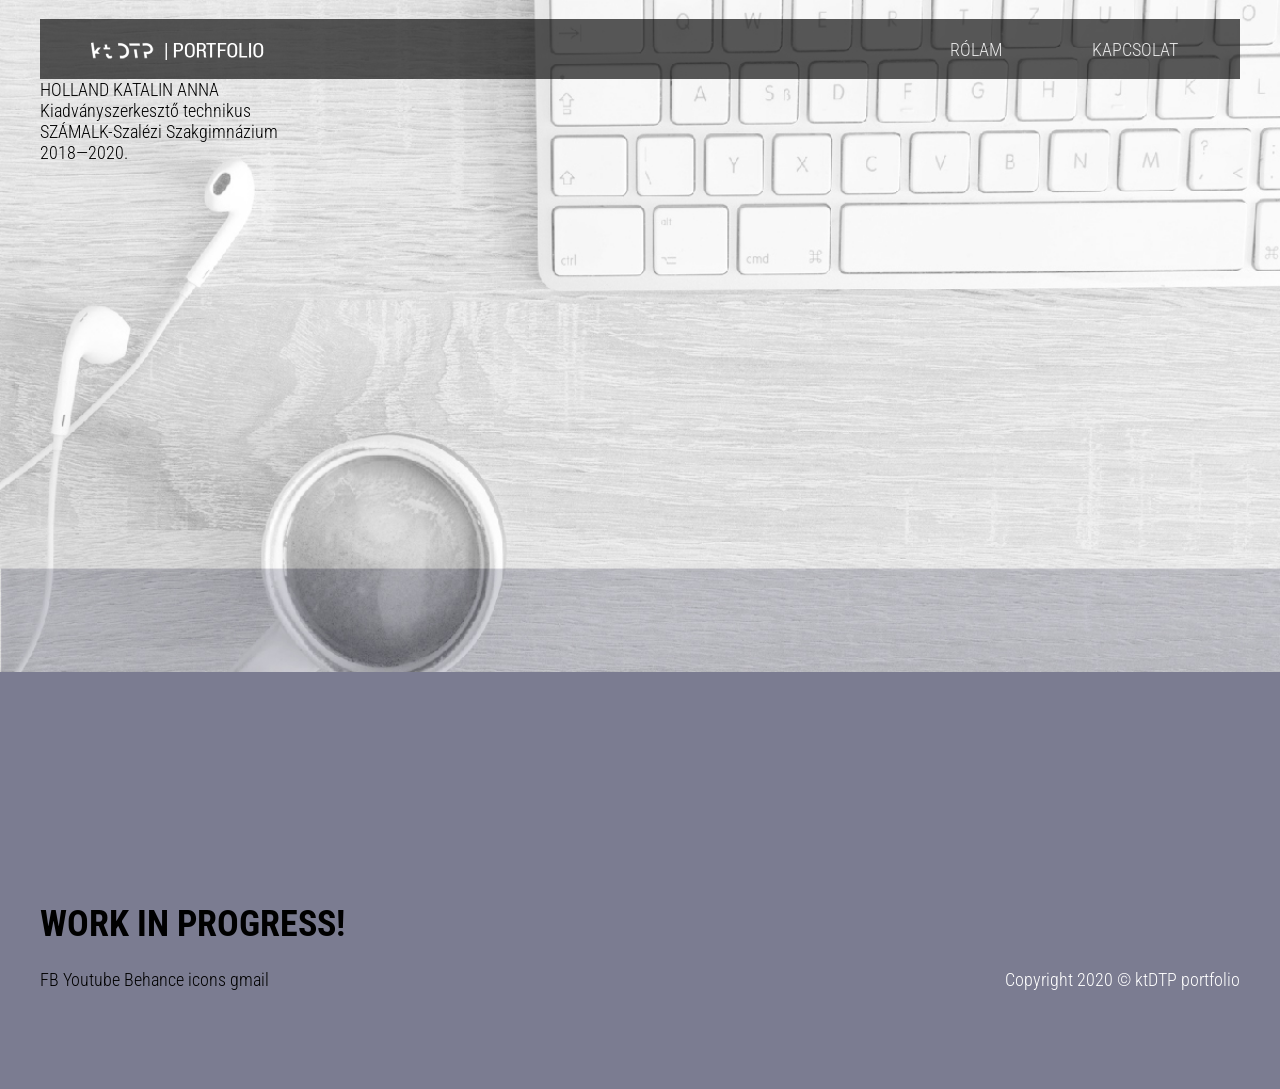
==== index.html @ 5e40eba3 "Update index.html" ====
<!doctype html>
<html>
<head>
<meta charset="utf-8">
<title>kt DTP portfolio</title>
<link href="styles.css" rel="stylesheet" type="text/css">
<link href="https://fonts.googleapis.com/css?family=Roboto+Condensed&display=swap" rel="stylesheet">
<script src="https://ajax.googleapis.com/ajax/libs/jquery/3.4.1/jquery.min.js"></script>
<script type="text/javascript" src="js/scripts.js"></script>


</head>

<body>
	<div class="BGimage">
	  <div class="container">
      	<header>
      		<a href="index.html"><img src="images/white_logo.png" width="225" height="25" alt="kt DTP logo"></a><a href="index.html">
      		</a>
      		<div class="mobile-view"><img src="images/burger.png" width="25" height="25" alt=""/>
			</div>
      		<nav> 
        		<div class="desktop-view">
          			<ul><li><a href="#">RÓLAM</a></li>
           		    <li><a href="#">KAPCSOLAT</a></li></ul>
          		</div>
      		</nav>
    	</header>
		  
   		<main>HOLLAND KATALIN ANNA<br>
		  Kiadványszerkesztő technikus<br>
		  SZÁMALK-Szalézi Szakgimnázium<br>
		  2018—2020.</main>
		  
		 <H1>WORK IN PROGRESS!</H1>
		  
   		<footer>
   		  <div class="social-icons">FB Youtube Behance icons gmail</div>
		  <div class="copyright">Copyright 2020 © ktDTP portfolio</div>
        </footer>
		
      </div>
	</div>
</body>
</html>
---- styles.css ----
@charset "UTF-8";


/*Global / Desktop View*/
header {
    background-color: rgba(0,0,0,0.65);
    padding-top: 19px;
    padding-left: 19px;
    padding-right: 19px;
    padding-bottom: 12px;
}
.container {
    max-width: 1200px;
    margin-left: auto;
    margin-right: auto;
    margin-top: 0px;
}
nav {
    float: right;
    margin-top: -13px;
}
.mobile-view {
	display: none;
}
.desktop-view ul li {
	list-style-type: none;
	display: inline-block;
}
.desktop-view {
	margin-top: -4px;
}
.desktop-view ul li a {
	padding-top: 13px;
	padding-right: 43px;
	padding-bottom: 13px;
	padding-left: 43px;
	text-decoration: none;
	color: #E8E8E8;
}
.btn-red {
	background-color: #FF6138;
}
.btn-green {
	background-color: #00A388;
}
body {
    font-family: 'Roboto Condensed';
    font-style: normal;
    font-weight: 300;
    background-color: #7B7C91;
    margin-top: 0px;
    margin-right: 0px;
    margin-left: 0px;
    font-size: large;
}
.BGimage {
	height: 653px;
	background-image: url("images/BGimage.jpg");
	background-repeat: no-repeat;
	background-size: cover;
	background-position: center 0%;
	padding-top: 19px;
}
main {
    min-height: 800px;
    background-color: hsla(237,9%,53%,0.00);
    float: none;
    padding-right: 25px;
}
footer {
    height: 120px;
}
.social-icons {
    float: left;
}
.copyright {
    float: right;
    color: #FFFFFF;
}









/*Tablet View*/
@media (min-width: 401px) and (max-width: 768px){
.mobile-view {
	display: block;
	float: right;
	margin-top: 8px;
}
.desktop-view {
	display: none;
	text-align: right;
}
.expand {
	display: block;
}	
.desktop-view ul li {
	display: block;
	margin-top: 25px;
}
}



/*Mobile View*/
@media (max-width: 400px){
.mobile-view {
	display: block;
	float: right;
}
.desktop-view {
	display: none;
	text-align: right;
}
.expand {
	display: block;
}	
header a img {
	width: 83%;
	height: 83%;
}
.mobile-view {
	margin-top: 6px;
}
.desktop-view ul li {
	display: block;
	margin-top: 25px;
}
.BGimage {
	height: 526px;
}
}
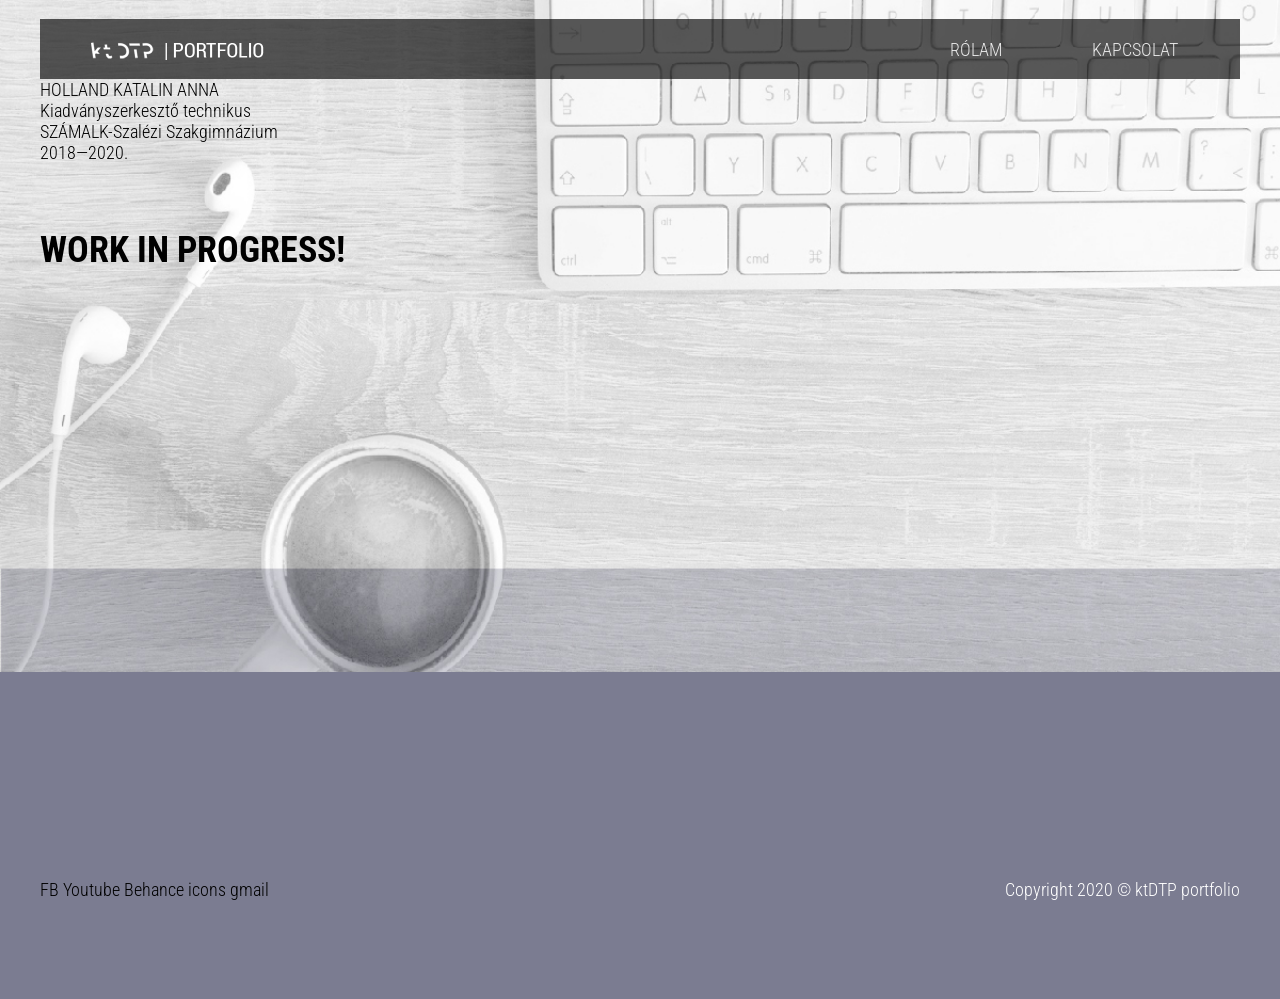
==== commit ab4d29dd: "Update index.html" ====
--- a/index.html
+++ b/index.html
@@ -30,9 +30,13 @@
    		<main>HOLLAND KATALIN ANNA<br>
 		  Kiadványszerkesztő technikus<br>
 		  SZÁMALK-Szalézi Szakgimnázium<br>
-		  2018—2020.</main>
+		  2018—2020.<br><br><br>
+		<H1>WORK IN PROGRESS!</H1>
 		  
-		 <H1>WORK IN PROGRESS!</H1>
+		  
+		 </main>
+		  
+		 
 		  
    		<footer>
    		  <div class="social-icons">FB Youtube Behance icons gmail</div>
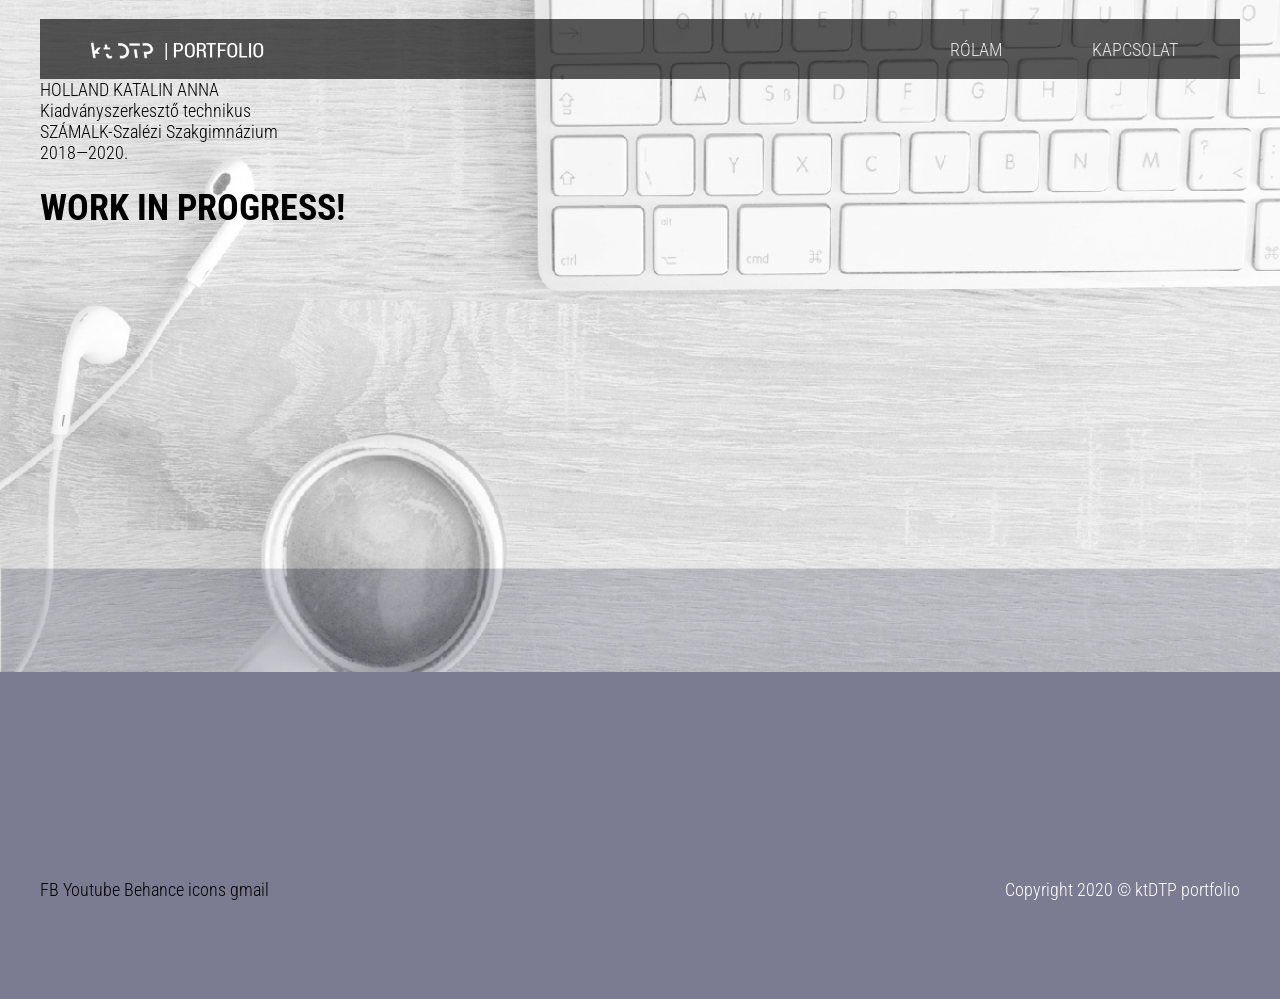
==== commit 409e30b1: "Update index.html" ====
--- a/index.html
+++ b/index.html
@@ -30,7 +30,7 @@
    		<main>HOLLAND KATALIN ANNA<br>
 		  Kiadványszerkesztő technikus<br>
 		  SZÁMALK-Szalézi Szakgimnázium<br>
-		  2018—2020.<br><br><br>
+		  2018—2020.<br>
 		<H1>WORK IN PROGRESS!</H1>
 		  
 		  
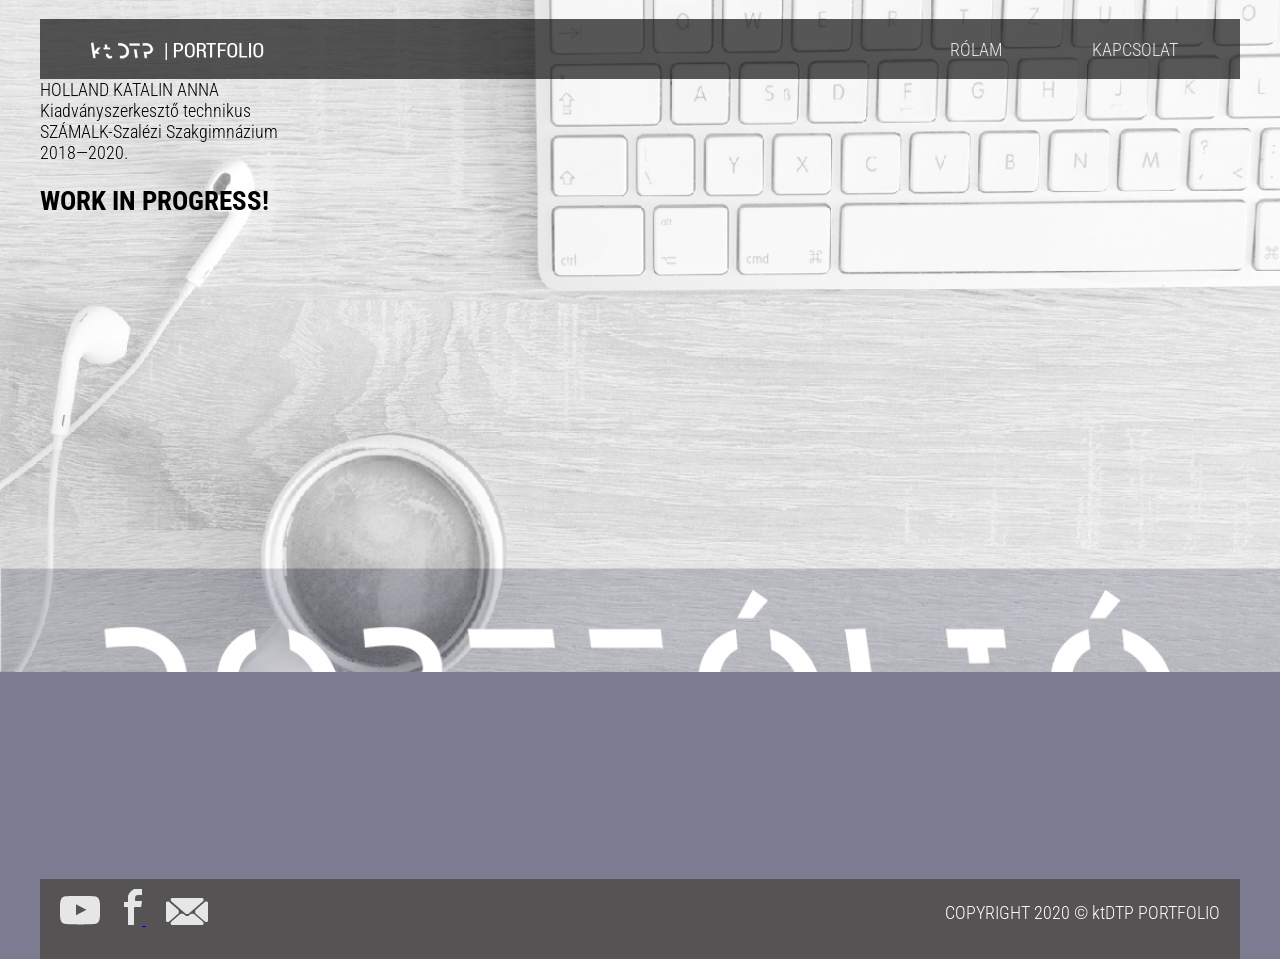
==== commit bf41a36f: "Add files via upload" ====
--- a/index.html
+++ b/index.html
@@ -31,16 +31,16 @@
 		  Kiadványszerkesztő technikus<br>
 		  SZÁMALK-Szalézi Szakgimnázium<br>
 		  2018—2020.<br>
-		<H1>WORK IN PROGRESS!</H1>
-		  
-		  
-		 </main>
-		  
-		 
+		  <H2>WORK IN PROGRESS!</H2></main>
 		  
    		<footer>
-   		  <div class="social-icons">FB Youtube Behance icons gmail</div>
-		  <div class="copyright">Copyright 2020 © ktDTP portfolio</div>
+   		  <div class="social-icons">
+			  <a href="https://www.youtube.com/channel/UCWL79hsJXO3fuwg7IgAf-AA?view_as=subscriber"><img src="images/youtube.png" width="40" height="29" alt=""/></a>
+			  <a href="https://www.facebook.com/Kati-Holland-561787683862376/">
+		  <img src="images/fb.png" width="18" height="36" alt=""/>
+			  </a>
+			<a href="mailto:katalinholland@gmail.com" target="_blank"><img src="images/email.png" width="42" height="27" alt=""></a></div>
+		  <div class="copyright">COPYRIGHT 2020 © ktDTP PORTFOLIO</div>
         </footer>
 		
       </div>
--- a/styles.css
+++ b/styles.css
@@ -68,15 +68,26 @@
     padding-right: 25px;
 }
 footer {
-    height: 120px;
+    height: 80px;
+    background-color: #555353;
+    max-width: 1200px;
 }
 .social-icons {
     float: left;
+    margin-top: 10px;
 }
 .copyright {
     float: right;
     color: #FFFFFF;
+    margin-top: 23px;
+    padding-right: 20px;
 }
+.social-icons img {
+    padding-top: 0px;
+    padding-left: 20px;
+    height: auto;
+}
+
 
 
 
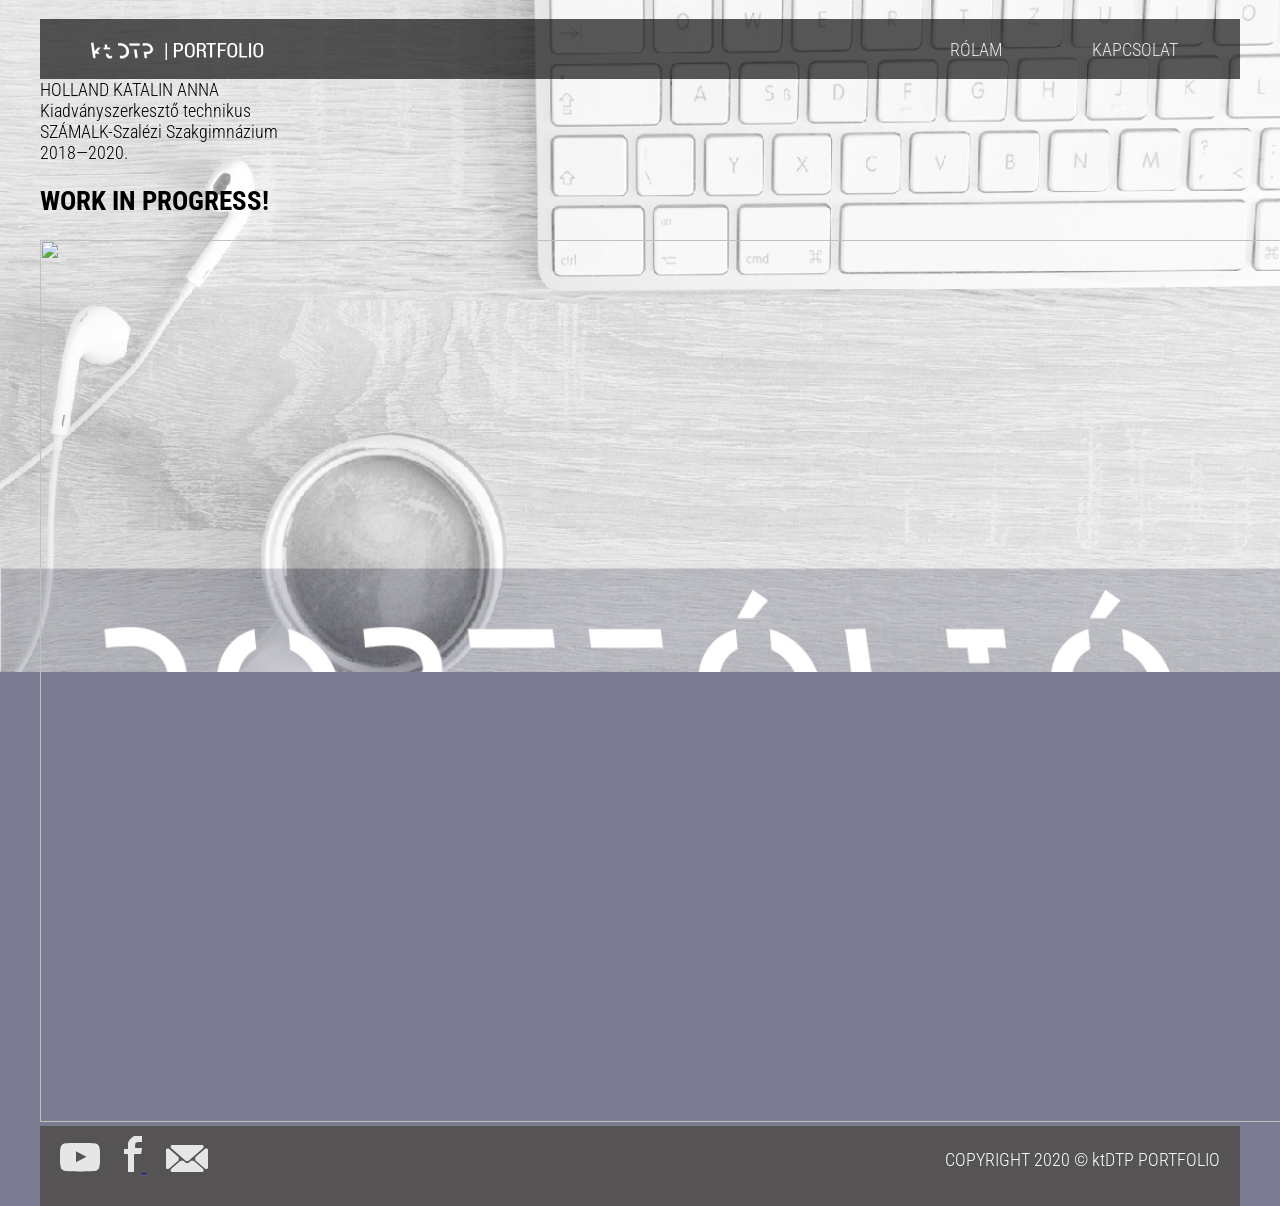
==== commit 840c1ada: "Add files via upload" ====
--- a/index.html
+++ b/index.html
@@ -31,7 +31,10 @@
 		  Kiadványszerkesztő technikus<br>
 		  SZÁMALK-Szalézi Szakgimnázium<br>
 		  2018—2020.<br>
-		  <H2>WORK IN PROGRESS!</H2></main>
+		  <H2>WORK IN PROGRESS!</H2>
+		
+		
+		  <img src="images/thumbnails2.png" width="1352" height="882" alt=""/></main>
 		  
    		<footer>
    		  <div class="social-icons">
--- a/styles.css
+++ b/styles.css
@@ -72,6 +72,11 @@
     background-color: #555353;
     max-width: 1200px;
 }
+.thumbnails {
+    padding-top: 196px;
+
+}
+
 .social-icons {
     float: left;
     margin-top: 10px;
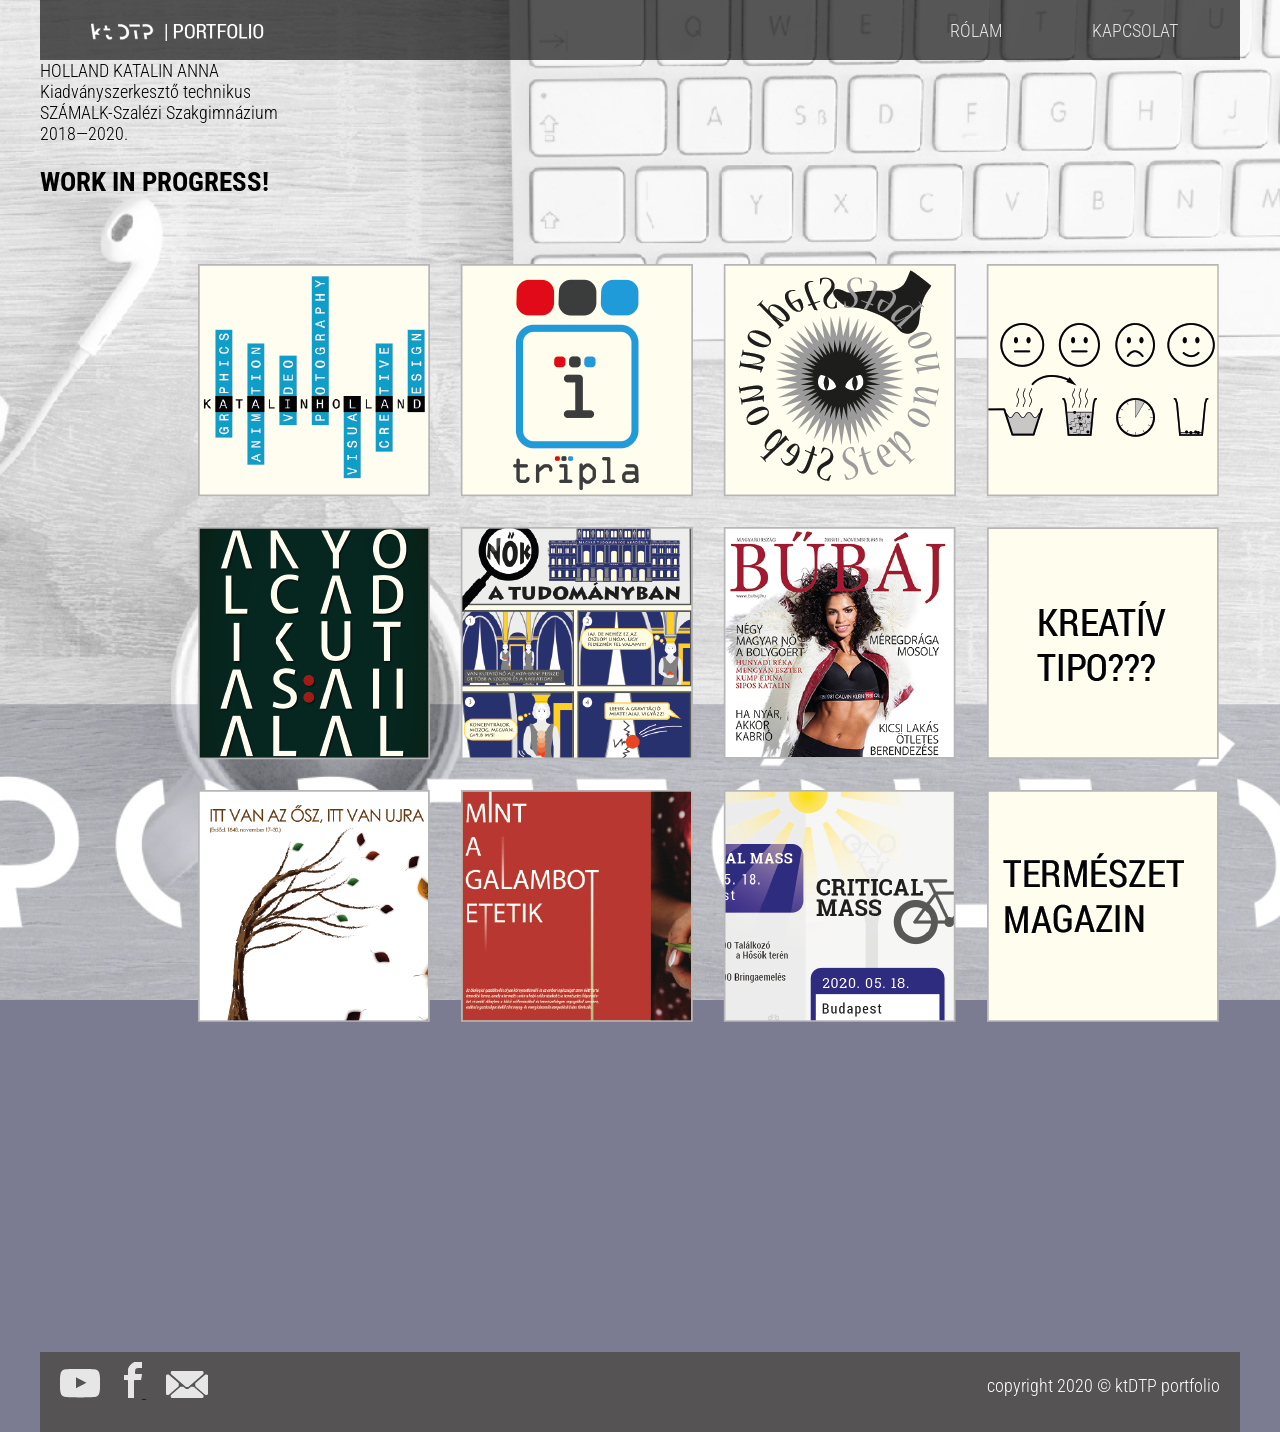
==== commit b461fbc2: "Add files via upload" ====
--- a/index.html
+++ b/index.html
@@ -1,14 +1,16 @@
 <!doctype html>
-<html>
+<html><!-- InstanceBegin template="/Templates/portfolio-template.dwt" codeOutsideHTMLIsLocked="false" -->
 <head>
 <meta charset="utf-8">
+<!-- InstanceBeginEditable name="doctitle" -->
 <title>kt DTP portfolio</title>
+<!-- InstanceEndEditable -->
 <link href="styles.css" rel="stylesheet" type="text/css">
 <link href="https://fonts.googleapis.com/css?family=Roboto+Condensed&display=swap" rel="stylesheet">
 <script src="https://ajax.googleapis.com/ajax/libs/jquery/3.4.1/jquery.min.js"></script>
 <script type="text/javascript" src="js/scripts.js"></script>
-
-
+<!-- InstanceBeginEditable name="head" -->
+<!-- InstanceEndEditable -->
 </head>
 
 <body>
@@ -26,27 +28,26 @@
           		</div>
       		</nav>
     	</header>
-		  
-   		<main>HOLLAND KATALIN ANNA<br>
-		  Kiadványszerkesztő technikus<br>
-		  SZÁMALK-Szalézi Szakgimnázium<br>
-		  2018—2020.<br>
-		  <H2>WORK IN PROGRESS!</H2>
-		
-		
-		  <img src="images/thumbnails2.png" width="1352" height="882" alt=""/></main>
-		  
-   		<footer>
+      	<!-- InstanceBeginEditable name="main-content" -->
+        <main>HOLLAND KATALIN ANNA<br>
+          Kiadványszerkesztő technikus<br>
+          SZÁMALK-Szalézi Szakgimnázium<br>
+          2018—2020.<br>
+  <H2>WORK IN PROGRESS!</H2>
+  <img src="images/thumbnails2.png" width="1352" height="882" alt=""/></main>
+      	<!-- InstanceEndEditable -->
+      	
+		  <footer>
    		  <div class="social-icons">
 			  <a href="https://www.youtube.com/channel/UCWL79hsJXO3fuwg7IgAf-AA?view_as=subscriber"><img src="images/youtube.png" width="40" height="29" alt=""/></a>
 			  <a href="https://www.facebook.com/Kati-Holland-561787683862376/">
 		  <img src="images/fb.png" width="18" height="36" alt=""/>
 			  </a>
 			<a href="mailto:katalinholland@gmail.com" target="_blank"><img src="images/email.png" width="42" height="27" alt=""></a></div>
-		  <div class="copyright">COPYRIGHT 2020 © ktDTP PORTFOLIO</div>
+		  <div class="copyright">copyright 2020 © ktDTP portfolio</div>
         </footer>
 		
       </div>
 	</div>
 </body>
-</html>
+<!-- InstanceEnd --></html>
--- a/styles.css
+++ b/styles.css
@@ -54,18 +54,19 @@
     font-size: large;
 }
 .BGimage {
-	height: 653px;
-	background-image: url("images/BGimage.jpg");
-	background-repeat: no-repeat;
-	background-size: cover;
-	background-position: center 0%;
-	padding-top: 19px;
+    background-image: url("images/BGimage.jpg");
+    background-repeat: no-repeat;
+    background-size: cover;
+    background-position: center 0%;
+    height: 1000px;
+    margin-bottom: 248px;
 }
 main {
     min-height: 800px;
     background-color: hsla(237,9%,53%,0.00);
     float: none;
     padding-right: 25px;
+    padding-bottom: 245px;
 }
 footer {
     height: 80px;
@@ -73,8 +74,10 @@
     max-width: 1200px;
 }
 .thumbnails {
-    padding-top: 196px;
-
+    margin-left: -58px;
+    height: auto;
+    margin-top: 340px;
+    padding-top: 0px;
 }
 
 .social-icons {
@@ -92,6 +95,15 @@
     padding-left: 20px;
     height: auto;
 }
+.intro {
+    margin-top: 314px;
+    margin-left: 488px;
+    margin-bottom: 351px;
+}
+.container main div {
+}
+
+
 
 
 
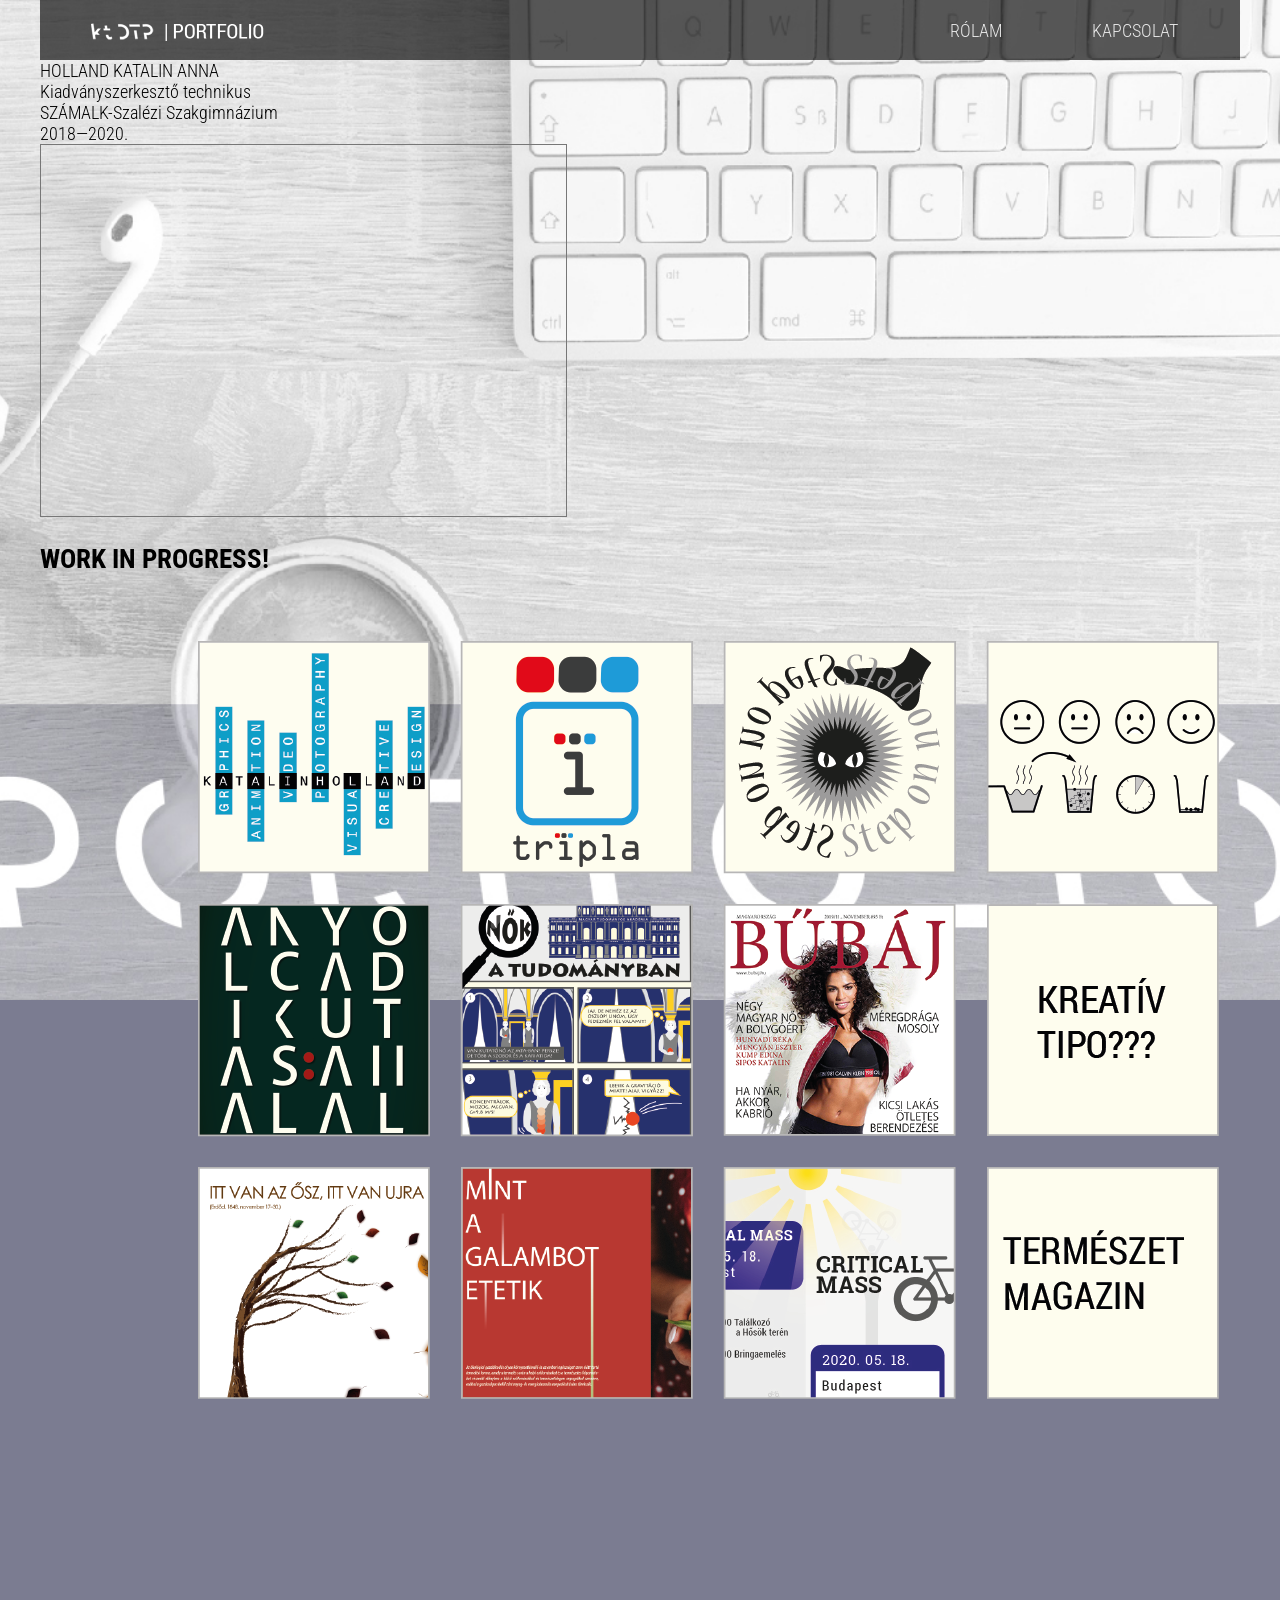
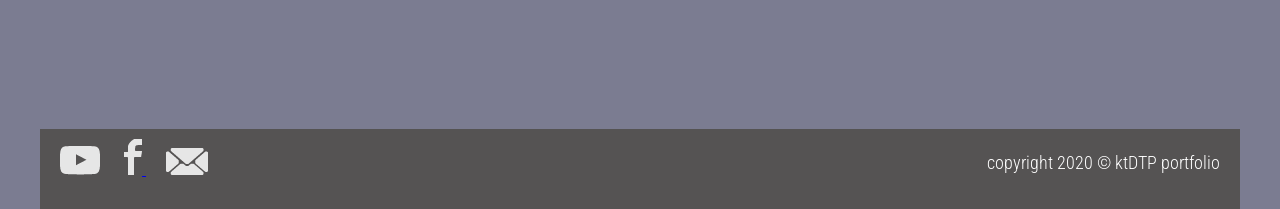
==== commit f6888f8e: "Update index.html" ====
--- a/index.html
+++ b/index.html
@@ -33,6 +33,9 @@
           Kiadványszerkesztő technikus<br>
           SZÁMALK-Szalézi Szakgimnázium<br>
           2018—2020.<br>
+		
+		<iframe style="border: 1px solid #777;" src="https://indd.adobe.com/embed/e2fcc98e-2e4e-4ef4-a007-9871551d9b74?startpage=1&allowFullscreen=true" width="525px" height="371px" frameborder="0" allowfullscreen=""></iframe>
+		
   <H2>WORK IN PROGRESS!</H2>
   <img src="images/thumbnails2.png" width="1352" height="882" alt=""/></main>
       	<!-- InstanceEndEditable -->
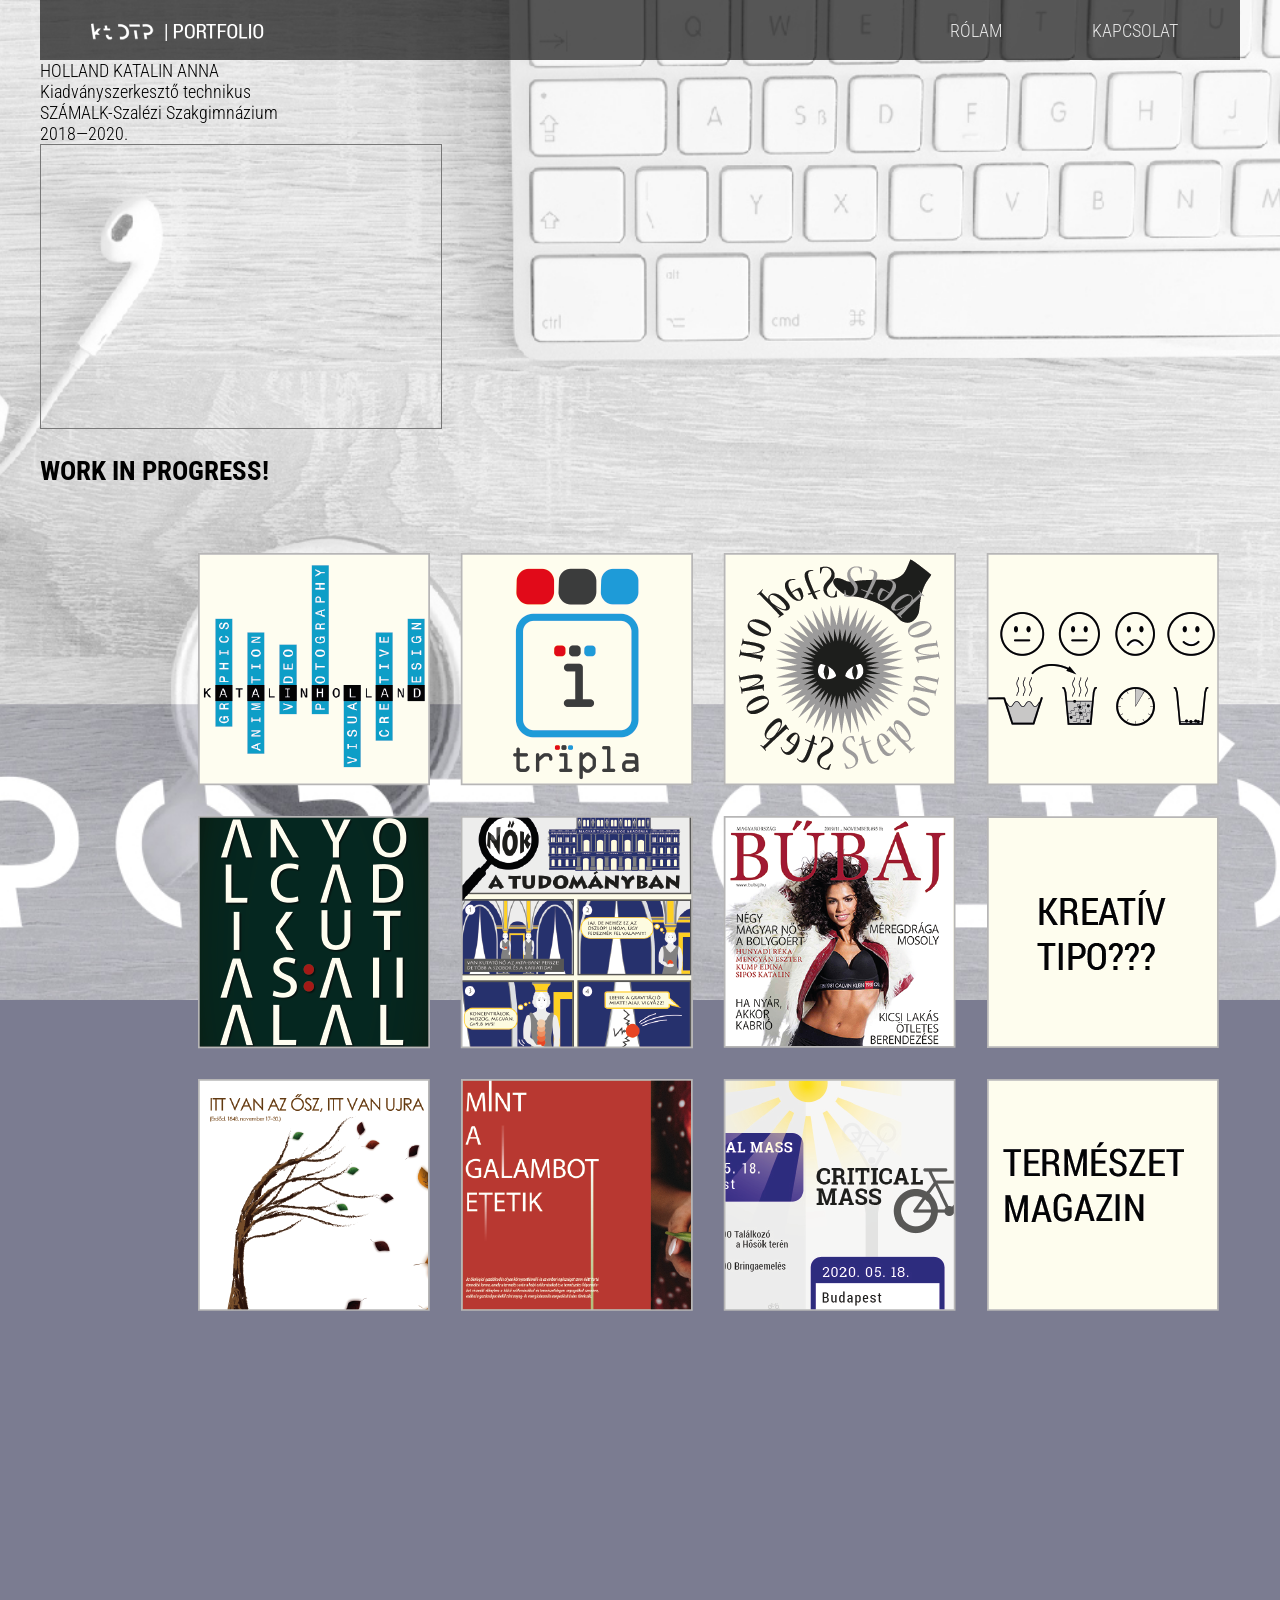
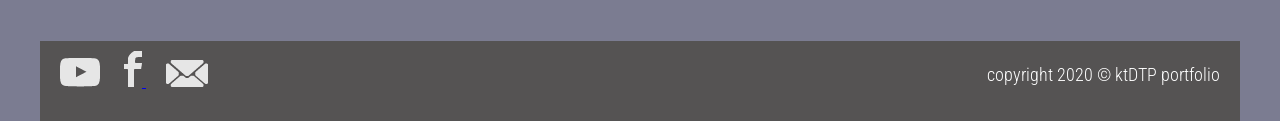
==== commit ad39a5c1: "Update index.html" ====
--- a/index.html
+++ b/index.html
@@ -34,7 +34,7 @@
           SZÁMALK-Szalézi Szakgimnázium<br>
           2018—2020.<br>
 		
-		<iframe style="border: 1px solid #777;" src="https://indd.adobe.com/embed/e2fcc98e-2e4e-4ef4-a007-9871551d9b74?startpage=1&allowFullscreen=true" width="525px" height="371px" frameborder="0" allowfullscreen=""></iframe>
+		<iframe style="border: 1px solid #777;" src="https://indd.adobe.com/embed/0b0038a7-f996-4467-ba2a-5975158ec46d?startpage=1&allowFullscreen=true" width="400px" height="283px" frameborder="0" allowfullscreen=""></iframe>
 		
   <H2>WORK IN PROGRESS!</H2>
   <img src="images/thumbnails2.png" width="1352" height="882" alt=""/></main>
